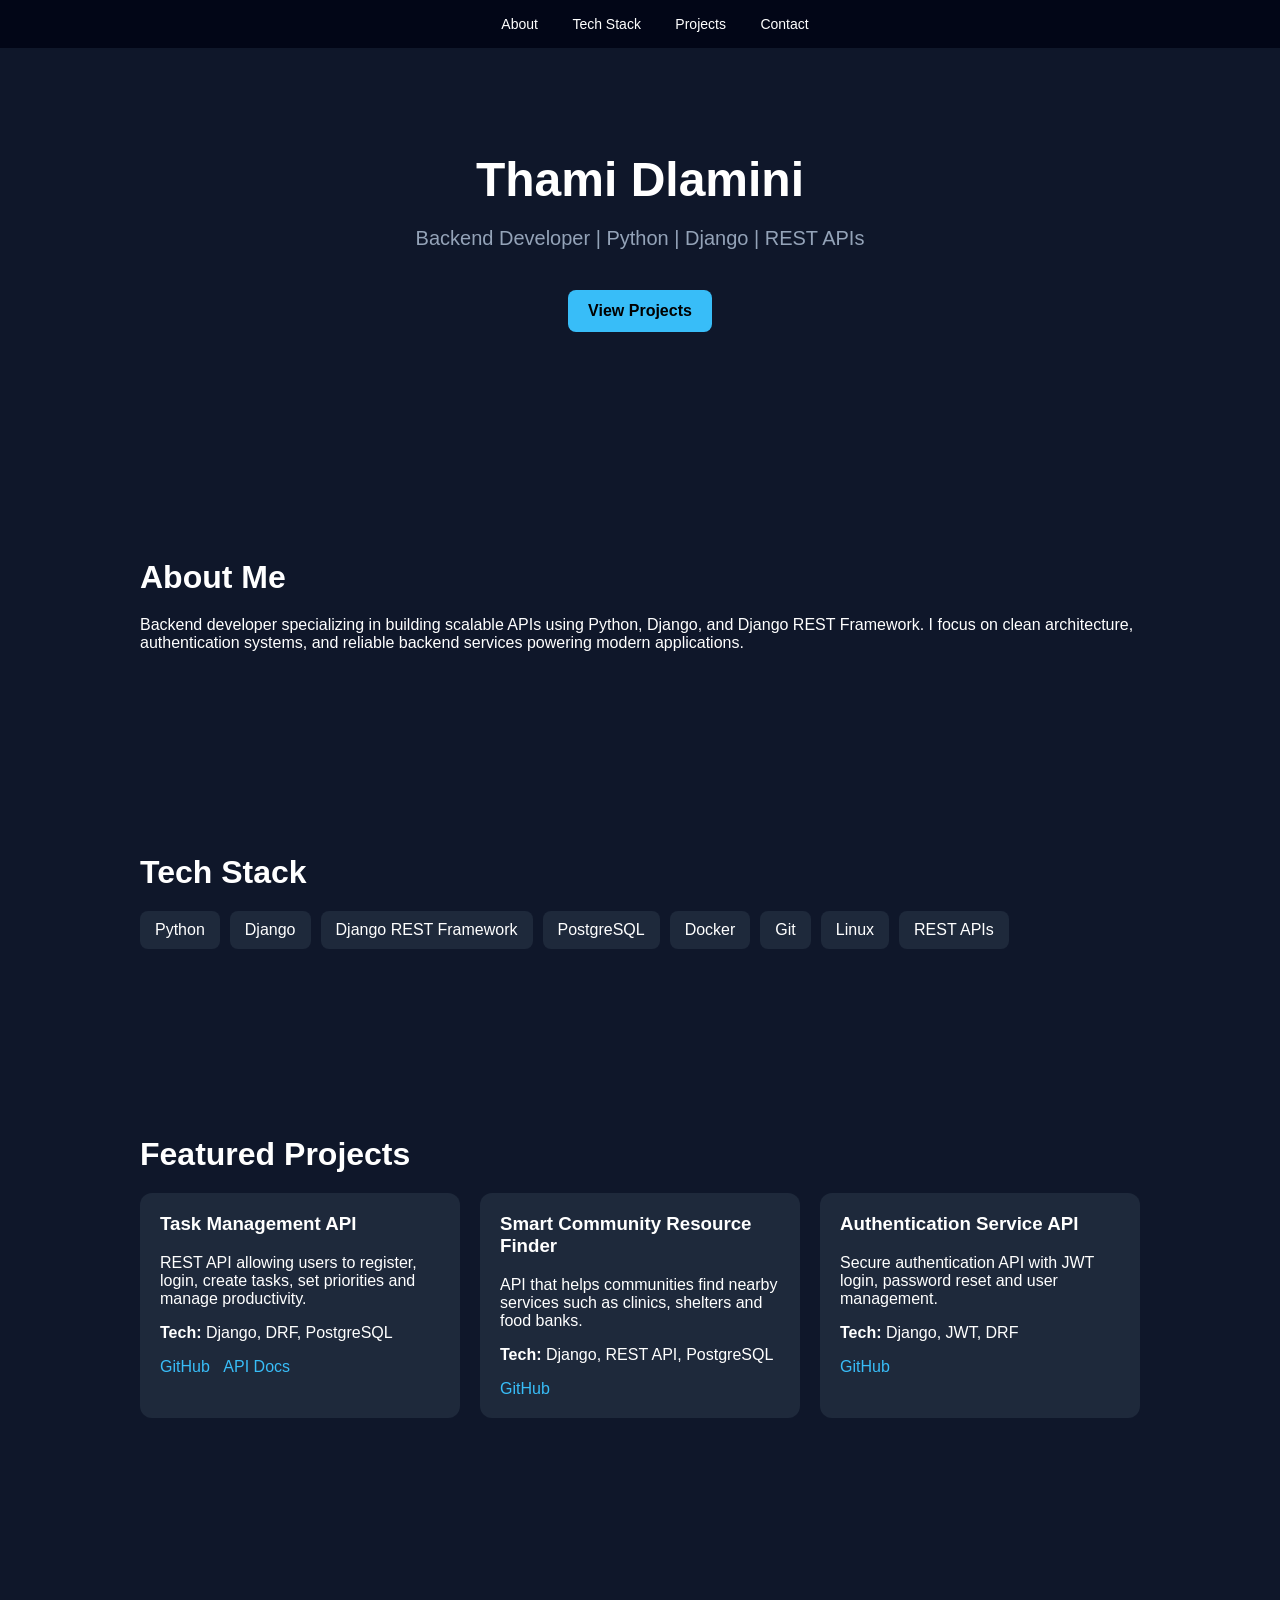
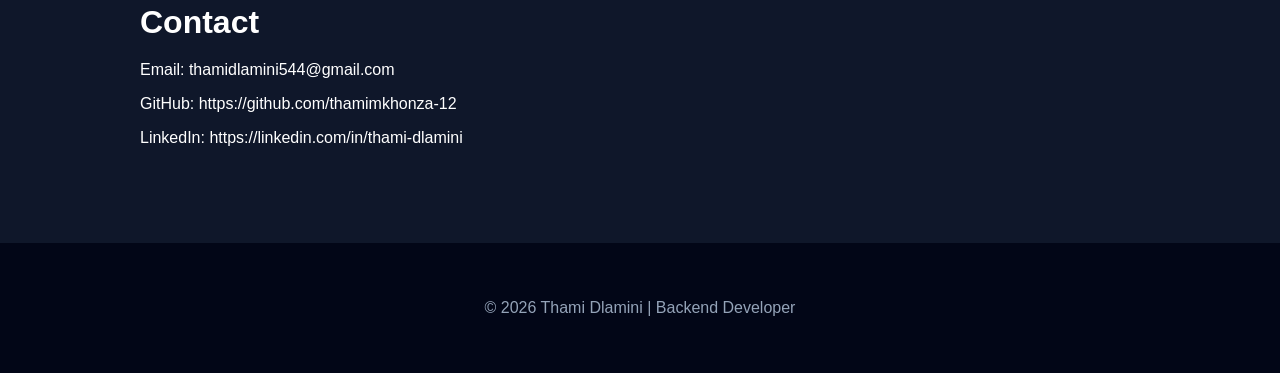
==== index.html @ aecbf8a4 "portfolio site" ====
<!DOCTYPE html>
<html lang="en">

<head>
<meta charset="UTF-8">
<meta name="viewport" content="width=device-width, initial-scale=1.0">

<title>Thami Dlamini | Backend Developer</title>

<style>

body{
font-family: Arial, sans-serif;
margin:0;
background:#0f172a;
color:white;
}

nav{
position:fixed;
top:0;
width:100%;
background:#020617;
padding:15px;
text-align:center;
}

nav a{
color:white;
margin:0 15px;
text-decoration:none;
font-size:14px;
}

header{
padding:120px 20px;
text-align:center;
}

header h1{
font-size:48px;
margin-bottom:10px;
}

.subtitle{
color:#94a3b8;
font-size:20px;
}

.button{
display:inline-block;
margin-top:20px;
padding:12px 20px;
background:#38bdf8;
color:black;
text-decoration:none;
border-radius:8px;
font-weight:bold;
}

section{
max-width:1000px;
margin:auto;
padding:80px 20px;
}

.section-title{
font-size:32px;
margin-bottom:20px;
}

.skills{
display:flex;
flex-wrap:wrap;
gap:10px;
}

.skill{
background:#1e293b;
padding:10px 15px;
border-radius:8px;
}

.projects{
display:grid;
grid-template-columns:repeat(auto-fit,minmax(250px,1fr));
gap:20px;
}

.project-card{
background:#1e293b;
padding:20px;
border-radius:12px;
}

.project-card h3{
margin-top:0;
}

.project-links a{
color:#38bdf8;
text-decoration:none;
margin-right:10px;
}

footer{
text-align:center;
padding:40px;
background:#020617;
color:#94a3b8;
}

@media(max-width:768px){
.projects{
grid-template-columns:1fr;
}
}

</style>

</head>

<body>

<nav>
<a href="#about">About</a>
<a href="#skills">Tech Stack</a>
<a href="#projects">Projects</a>
<a href="#contact">Contact</a>
</nav>

<header>

<h1>Thami Dlamini</h1>

<p class="subtitle">
Backend Developer | Python | Django | REST APIs
</p>

<a class="button" href="#projects">View Projects</a>

</header>


<section id="about">

<h2 class="section-title">About Me</h2>

<p>
Backend developer specializing in building scalable APIs using Python, Django, and Django REST Framework.
I focus on clean architecture, authentication systems, and reliable backend services powering modern applications.
</p>

</section>



<section id="skills">

<h2 class="section-title">Tech Stack</h2>

<div class="skills">

<div class="skill">Python</div>
<div class="skill">Django</div>
<div class="skill">Django REST Framework</div>
<div class="skill">PostgreSQL</div>
<div class="skill">Docker</div>
<div class="skill">Git</div>
<div class="skill">Linux</div>
<div class="skill">REST APIs</div>

</div>

</section>



<section id="projects">

<h2 class="section-title">Featured Projects</h2>

<div class="projects">


<div class="project-card">

<h3>Task Management API</h3>

<p>
REST API allowing users to register, login, create tasks, set priorities and manage productivity.
</p>

<p><strong>Tech:</strong> Django, DRF, PostgreSQL</p>

<div class="project-links">

<a href="#">GitHub</a>
<a href="#">API Docs</a>

</div>

</div>



<div class="project-card">

<h3>Smart Community Resource Finder</h3>

<p>
API that helps communities find nearby services such as clinics, shelters and food banks.
</p>

<p><strong>Tech:</strong> Django, REST API, PostgreSQL</p>

<div class="project-links">

<a href="#">GitHub</a>

</div>

</div>



<div class="project-card">

<h3>Authentication Service API</h3>

<p>
Secure authentication API with JWT login, password reset and user management.
</p>

<p><strong>Tech:</strong> Django, JWT, DRF</p>

<div class="project-links">

<a href="#">GitHub</a>

</div>

</div>


</div>

</section>



<section id="contact">

<h2 class="section-title">Contact</h2>

<p>Email: thamidlamini544@gmail.com</p>

<p>GitHub: https://github.com/thamimkhonza-12</p>

<p>LinkedIn: https://linkedin.com/in/thami-dlamini</p>

</section>



<footer>

<p>© 2026 Thami Dlamini | Backend Developer</p>

</footer>


</body>

</html>
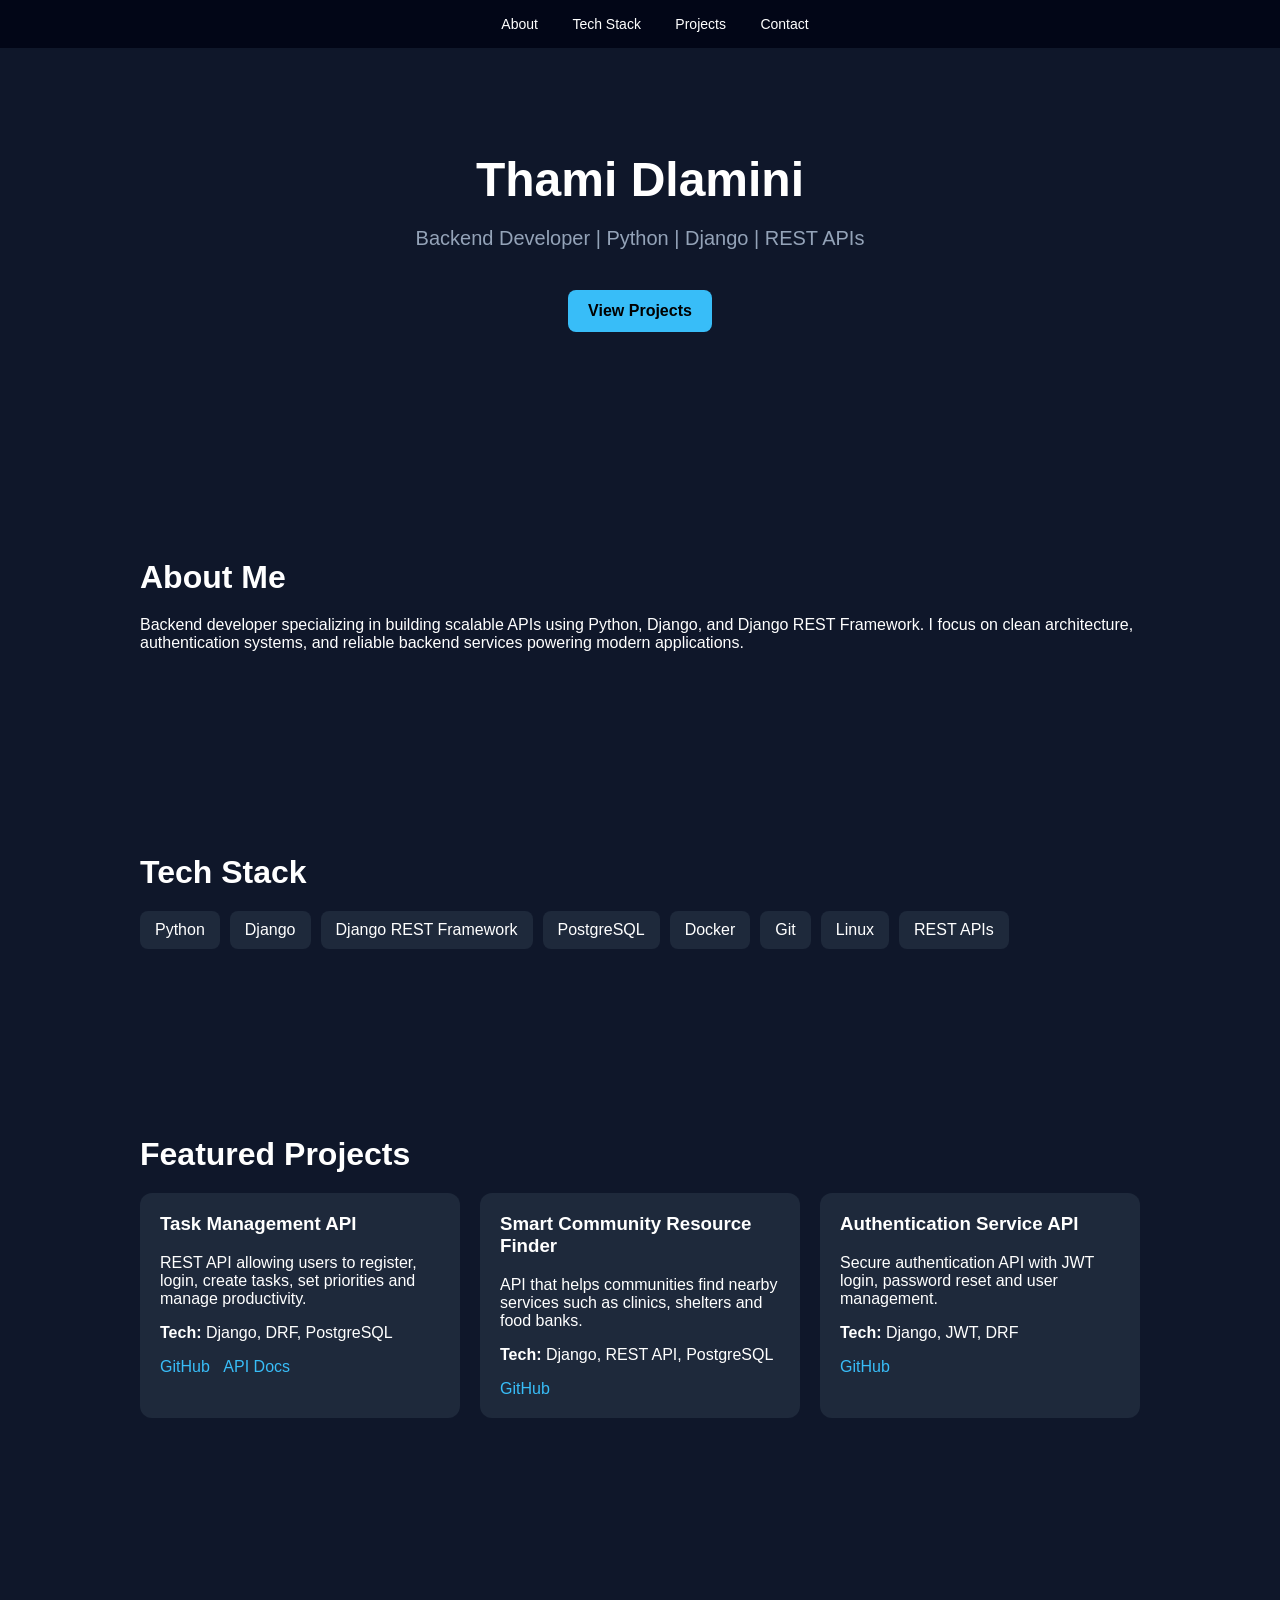
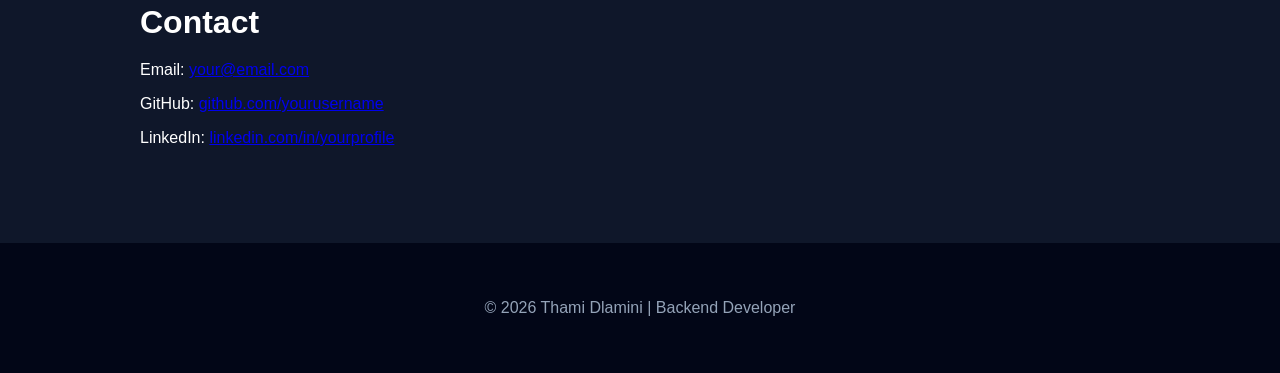
==== commit c6802ecf: "fix contact links" ====
--- a/index.html
+++ b/index.html
@@ -253,11 +253,23 @@
 
 <h2 class="section-title">Contact</h2>
 
-<p>Email: thamidlamini544@gmail.com</p>
-
-<p>GitHub: https://github.com/thamimkhonza-12</p>
-
-<p>LinkedIn: https://linkedin.com/in/thami-dlamini</p>
+<p>Email: 
+<a href="thamidlamini544@email.com">
+your@email.com
+</a>
+</p>
+
+<p>GitHub: 
+<a href="https://github.com/thamimkhonza-12" target="_blank">
+github.com/yourusername
+</a>
+</p>
+
+<p>LinkedIn: 
+<a href="https://linkedin.com/in/thami-dlamini" target="_blank">
+linkedin.com/in/yourprofile
+</a>
+</p>
 
 </section>
 
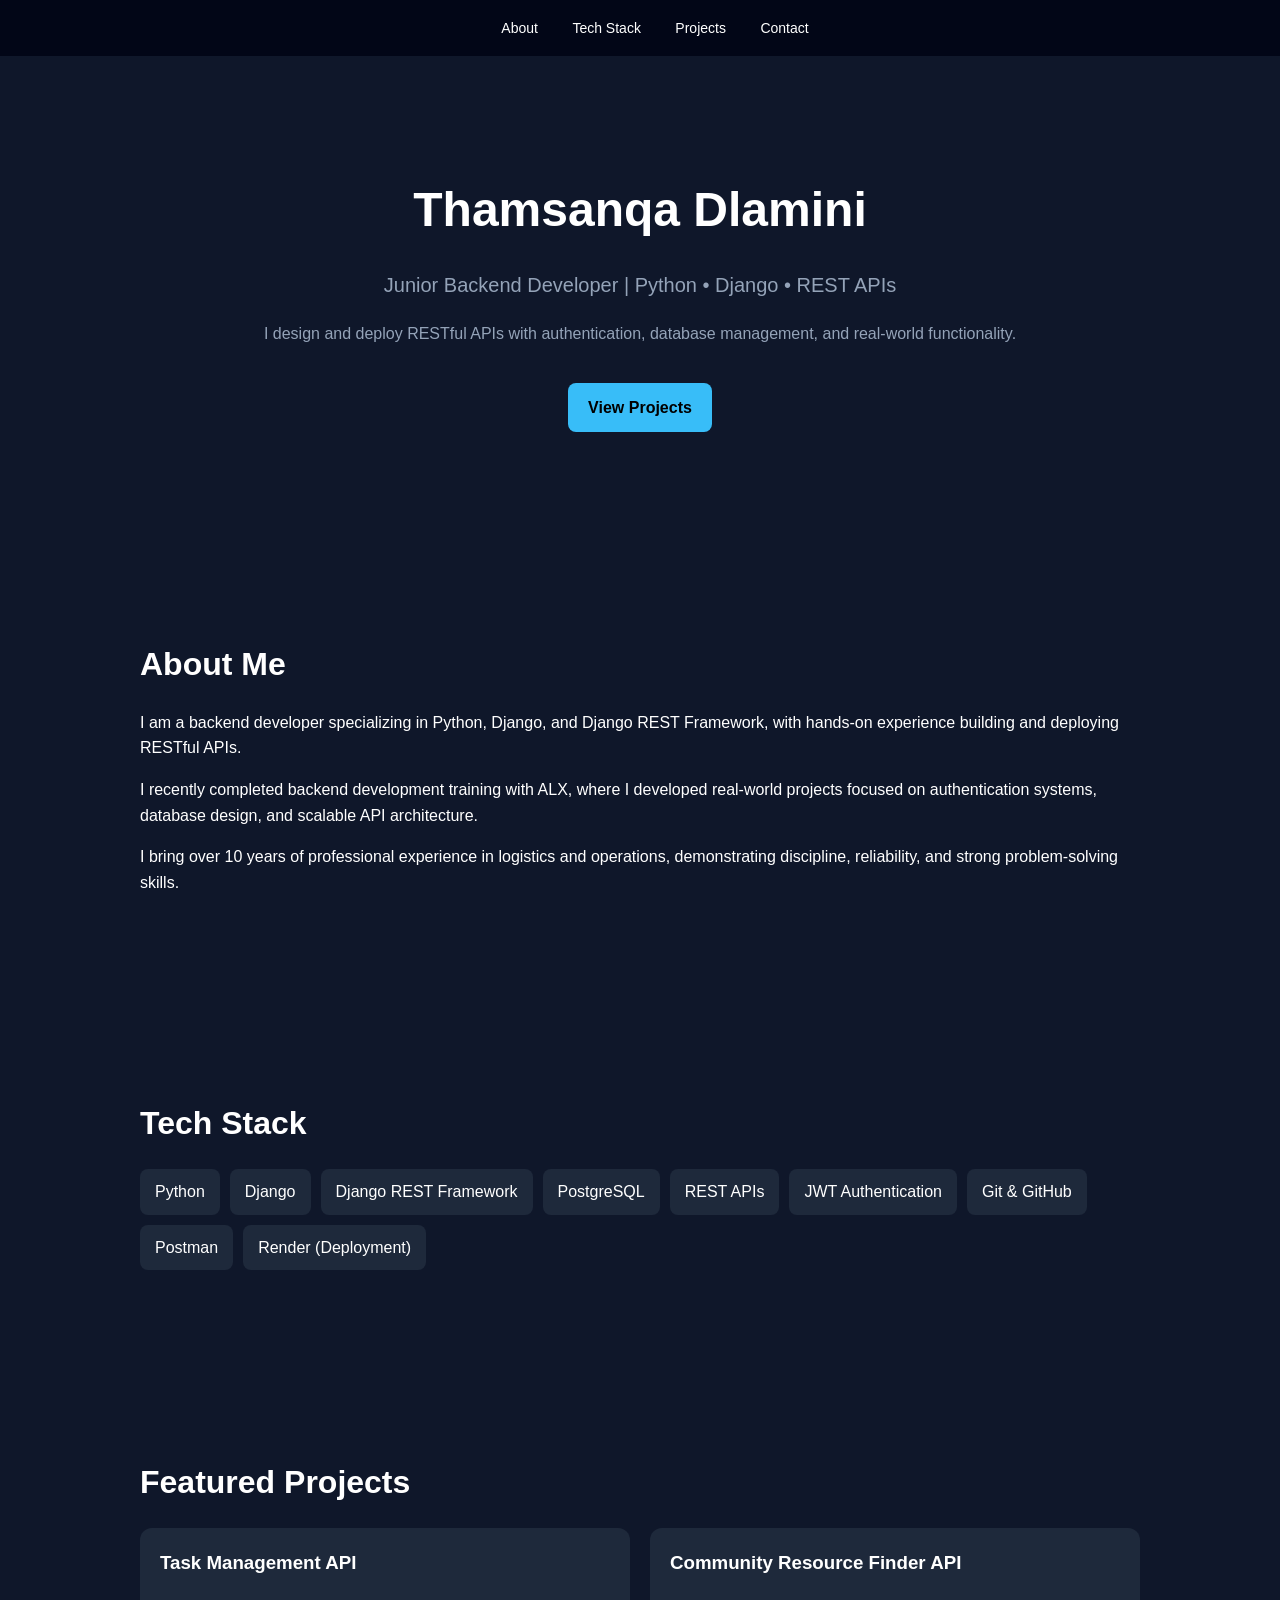
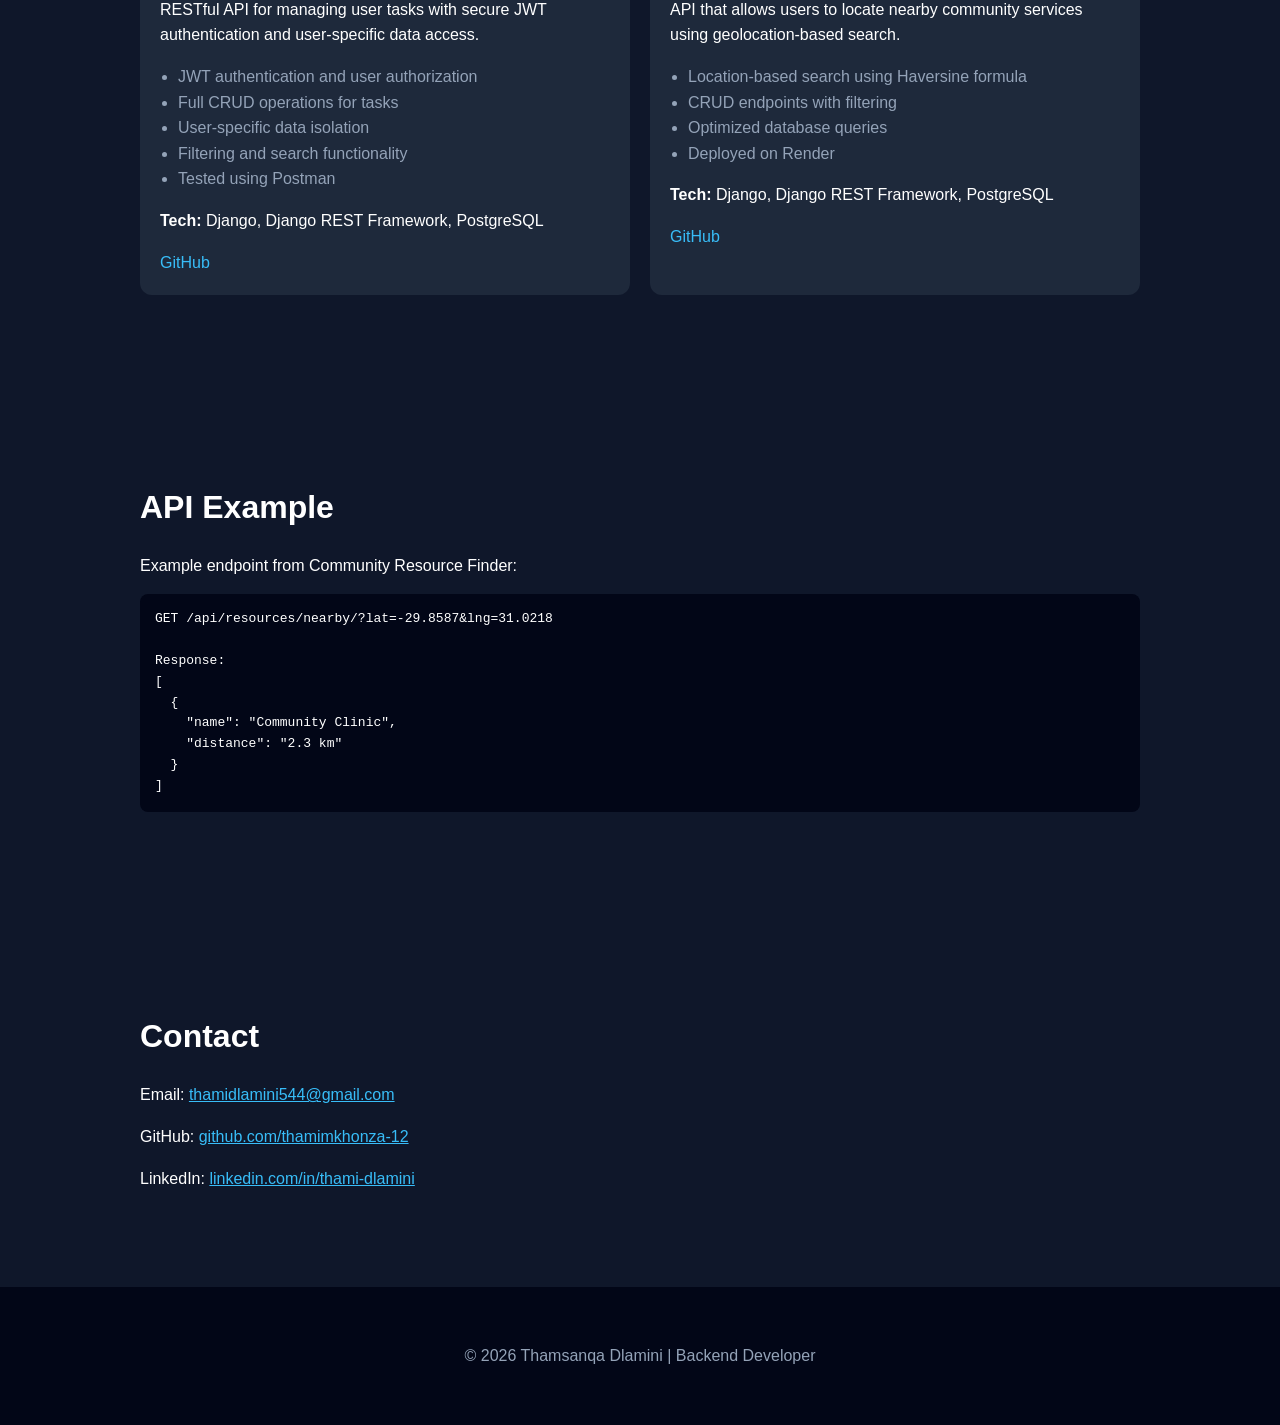
==== commit 451772ef: "Revise name and improve project details in index.html Updated personal information and enhanced proj" ====
--- a/index.html
+++ b/index.html
@@ -1,11 +1,10 @@
 <!DOCTYPE html>
 <html lang="en">
-
 <head>
 <meta charset="UTF-8">
 <meta name="viewport" content="width=device-width, initial-scale=1.0">
 
-<title>Thami Dlamini | Backend Developer</title>
+<title>Thamsanqa Dlamini | Backend Developer</title>
 
 <style>
 
@@ -14,6 +13,7 @@
 margin:0;
 background:#0f172a;
 color:white;
+line-height:1.6;
 }
 
 nav{
@@ -23,6 +23,7 @@
 background:#020617;
 padding:15px;
 text-align:center;
+z-index:1000;
 }
 
 nav a{
@@ -33,7 +34,7 @@
 }
 
 header{
-padding:120px 20px;
+padding:140px 20px 100px;
 text-align:center;
 }
 
@@ -45,6 +46,11 @@
 .subtitle{
 color:#94a3b8;
 font-size:20px;
+}
+
+.intro{
+color:#94a3b8;
+margin-top:10px;
 }
 
 .button{
@@ -83,7 +89,7 @@
 
 .projects{
 display:grid;
-grid-template-columns:repeat(auto-fit,minmax(250px,1fr));
+grid-template-columns:repeat(auto-fit,minmax(280px,1fr));
 gap:20px;
 }
 
@@ -101,6 +107,18 @@
 color:#38bdf8;
 text-decoration:none;
 margin-right:10px;
+}
+
+ul{
+color:#94a3b8;
+padding-left:18px;
+}
+
+pre{
+background:#020617;
+padding:15px;
+border-radius:8px;
+overflow:auto;
 }
 
 footer{
@@ -108,6 +126,10 @@
 padding:40px;
 background:#020617;
 color:#94a3b8;
+}
+
+a{
+color:#38bdf8;
 }
 
 @media(max-width:768px){
@@ -131,29 +153,37 @@
 
 <header>
 
-<h1>Thami Dlamini</h1>
+<h1>Thamsanqa Dlamini</h1>
 
 <p class="subtitle">
-Backend Developer | Python | Django | REST APIs
+Junior Backend Developer | Python • Django • REST APIs
+</p>
+
+<p class="intro">
+I design and deploy RESTful APIs with authentication, database management, and real-world functionality.
 </p>
 
 <a class="button" href="#projects">View Projects</a>
 
 </header>
 
-
 <section id="about">
 
 <h2 class="section-title">About Me</h2>
 
 <p>
-Backend developer specializing in building scalable APIs using Python, Django, and Django REST Framework.
-I focus on clean architecture, authentication systems, and reliable backend services powering modern applications.
-</p>
-
-</section>
-
-
+I am a backend developer specializing in Python, Django, and Django REST Framework, with hands-on experience building and deploying RESTful APIs.
+</p>
+
+<p>
+I recently completed backend development training with ALX, where I developed real-world projects focused on authentication systems, database design, and scalable API architecture.
+</p>
+
+<p>
+I bring over 10 years of professional experience in logistics and operations, demonstrating discipline, reliability, and strong problem-solving skills.
+</p>
+
+</section>
 
 <section id="skills">
 
@@ -165,16 +195,15 @@
 <div class="skill">Django</div>
 <div class="skill">Django REST Framework</div>
 <div class="skill">PostgreSQL</div>
-<div class="skill">Docker</div>
-<div class="skill">Git</div>
-<div class="skill">Linux</div>
 <div class="skill">REST APIs</div>
-
-</div>
-
-</section>
-
-
+<div class="skill">JWT Authentication</div>
+<div class="skill">Git & GitHub</div>
+<div class="skill">Postman</div>
+<div class="skill">Render (Deployment)</div>
+
+</div>
+
+</section>
 
 <section id="projects">
 
@@ -182,106 +211,104 @@
 
 <div class="projects">
 
-
 <div class="project-card">
 
 <h3>Task Management API</h3>
 
 <p>
-REST API allowing users to register, login, create tasks, set priorities and manage productivity.
-</p>
-
-<p><strong>Tech:</strong> Django, DRF, PostgreSQL</p>
+RESTful API for managing user tasks with secure JWT authentication and user-specific data access.
+</p>
+
+<ul>
+<li>JWT authentication and user authorization</li>
+<li>Full CRUD operations for tasks</li>
+<li>User-specific data isolation</li>
+<li>Filtering and search functionality</li>
+<li>Tested using Postman</li>
+</ul>
+
+<p><strong>Tech:</strong> Django, Django REST Framework, PostgreSQL</p>
 
 <div class="project-links">
-
-<a href="#">GitHub</a>
-<a href="#">API Docs</a>
-
-</div>
-
-</div>
-
-
+<a href="https://github.com/thamimkhonza-12/Alx_BE_Capstone.git" target="_blank">GitHub</a>
+</div>
+
+</div>
 
 <div class="project-card">
 
-<h3>Smart Community Resource Finder</h3>
-
-<p>
-API that helps communities find nearby services such as clinics, shelters and food banks.
-</p>
-
-<p><strong>Tech:</strong> Django, REST API, PostgreSQL</p>
+<h3>Community Resource Finder API</h3>
+
+<p>
+API that allows users to locate nearby community services using geolocation-based search.
+</p>
+
+<ul>
+<li>Location-based search using Haversine formula</li>
+<li>CRUD endpoints with filtering</li>
+<li>Optimized database queries</li>
+<li>Deployed on Render</li>
+</ul>
+
+<p><strong>Tech:</strong> Django, Django REST Framework, PostgreSQL</p>
 
 <div class="project-links">
-
-<a href="#">GitHub</a>
-
-</div>
-
-</div>
-
-
-
-<div class="project-card">
-
-<h3>Authentication Service API</h3>
-
-<p>
-Secure authentication API with JWT login, password reset and user management.
-</p>
-
-<p><strong>Tech:</strong> Django, JWT, DRF</p>
-
-<div class="project-links">
-
-<a href="#">GitHub</a>
-
-</div>
-
-</div>
-
-
-</div>
-
-</section>
-
-
+<a href="https://github.com/thamimkhonza-12/Comunity_resource_finder.git" target="_blank">GitHub</a>
+</div>
+
+</div>
+
+</div>
+
+</section>
+
+<section>
+
+<h2 class="section-title">API Example</h2>
+
+<p>
+Example endpoint from Community Resource Finder:
+</p>
+
+<pre>
+GET /api/resources/nearby/?lat=-29.8587&lng=31.0218
+
+Response:
+[
+  {
+    "name": "Community Clinic",
+    "distance": "2.3 km"
+  }
+]
+</pre>
+
+</section>
 
 <section id="contact">
 
 <h2 class="section-title">Contact</h2>
 
-<p>Email: 
-<a href="thamidlamini544@email.com">
-your@email.com
-</a>
-</p>
+<p>Email: <a href="mailto:thamidlamini544@gmail.com">thamidlamini544@gmail.com</a></p>
 
 <p>GitHub: 
 <a href="https://github.com/thamimkhonza-12" target="_blank">
-github.com/yourusername
+github.com/thamimkhonza-12
 </a>
 </p>
 
 <p>LinkedIn: 
 <a href="https://linkedin.com/in/thami-dlamini" target="_blank">
-linkedin.com/in/yourprofile
+linkedin.com/in/thami-dlamini
 </a>
 </p>
 
 </section>
 
-
-
 <footer>
 
-<p>© 2026 Thami Dlamini | Backend Developer</p>
+<p>© 2026 Thamsanqa Dlamini | Backend Developer</p>
 
 </footer>
 
-
 </body>
-
-</html>+</html>
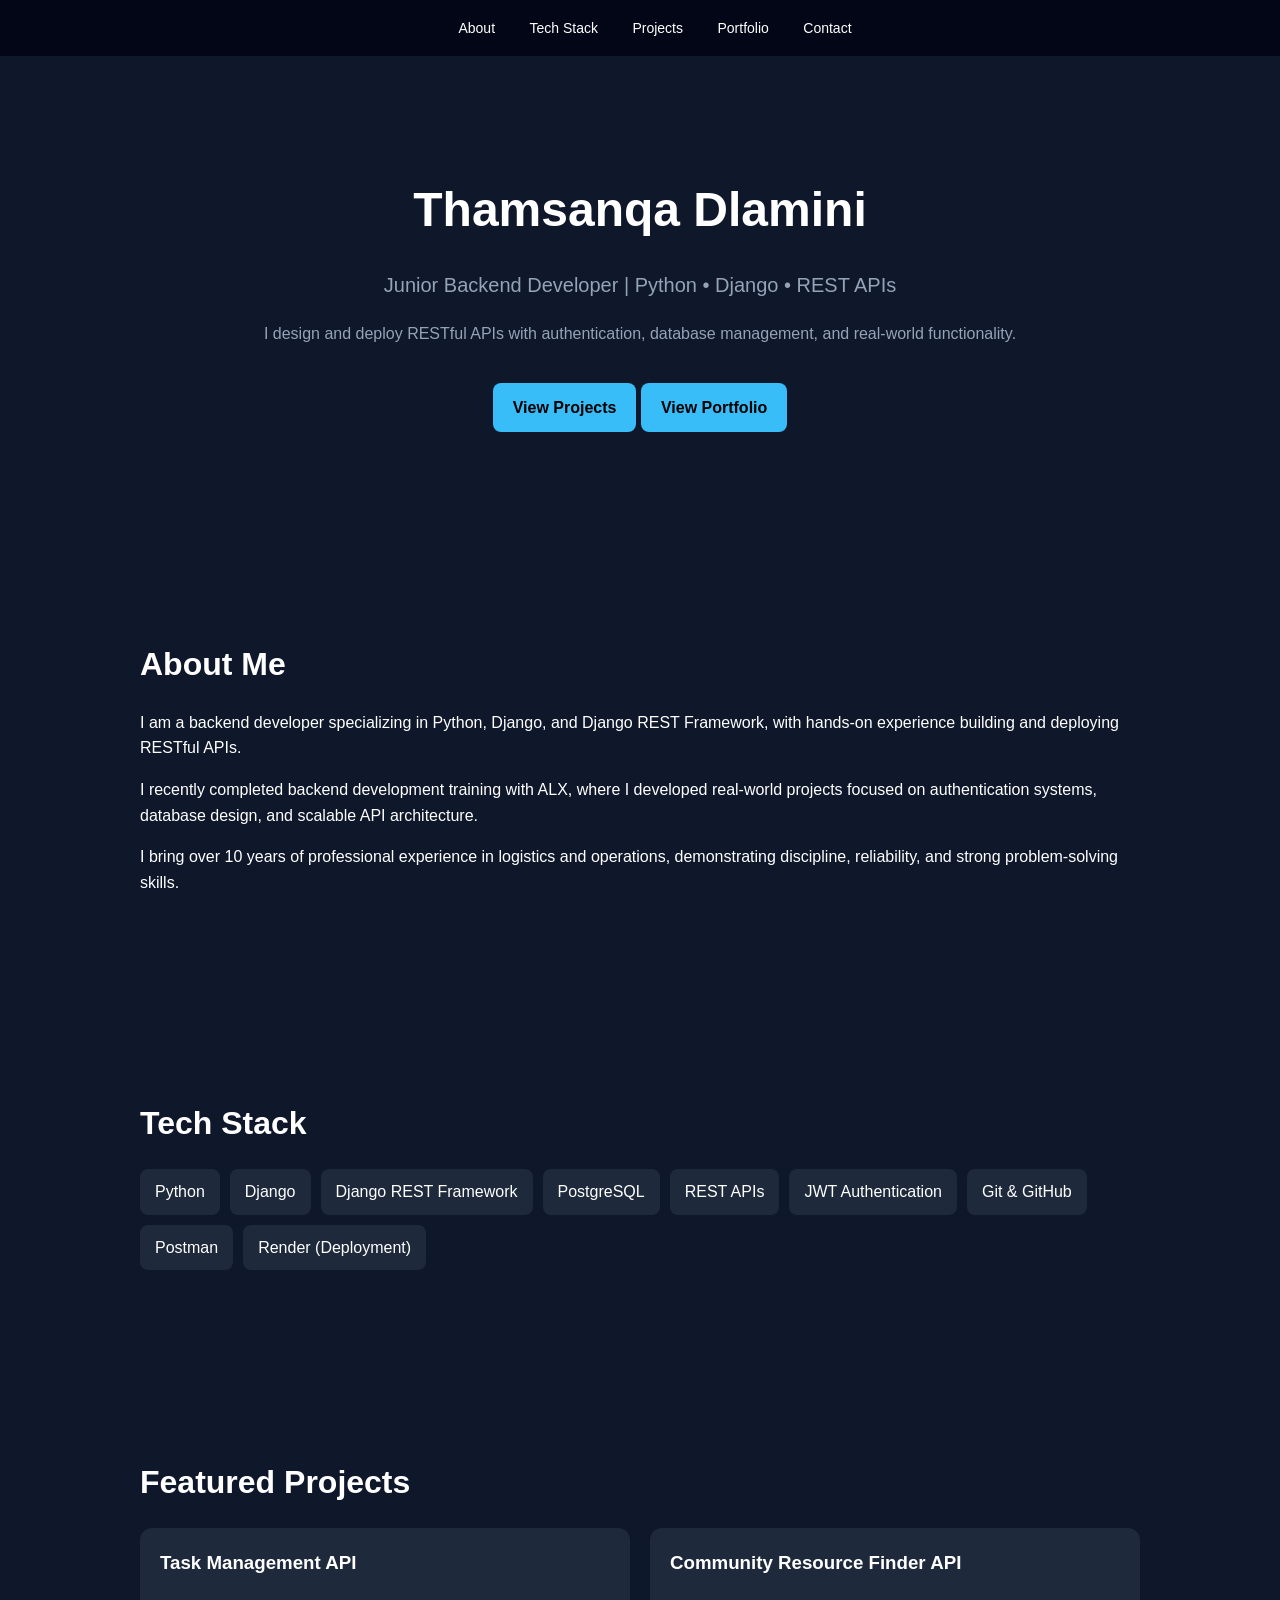
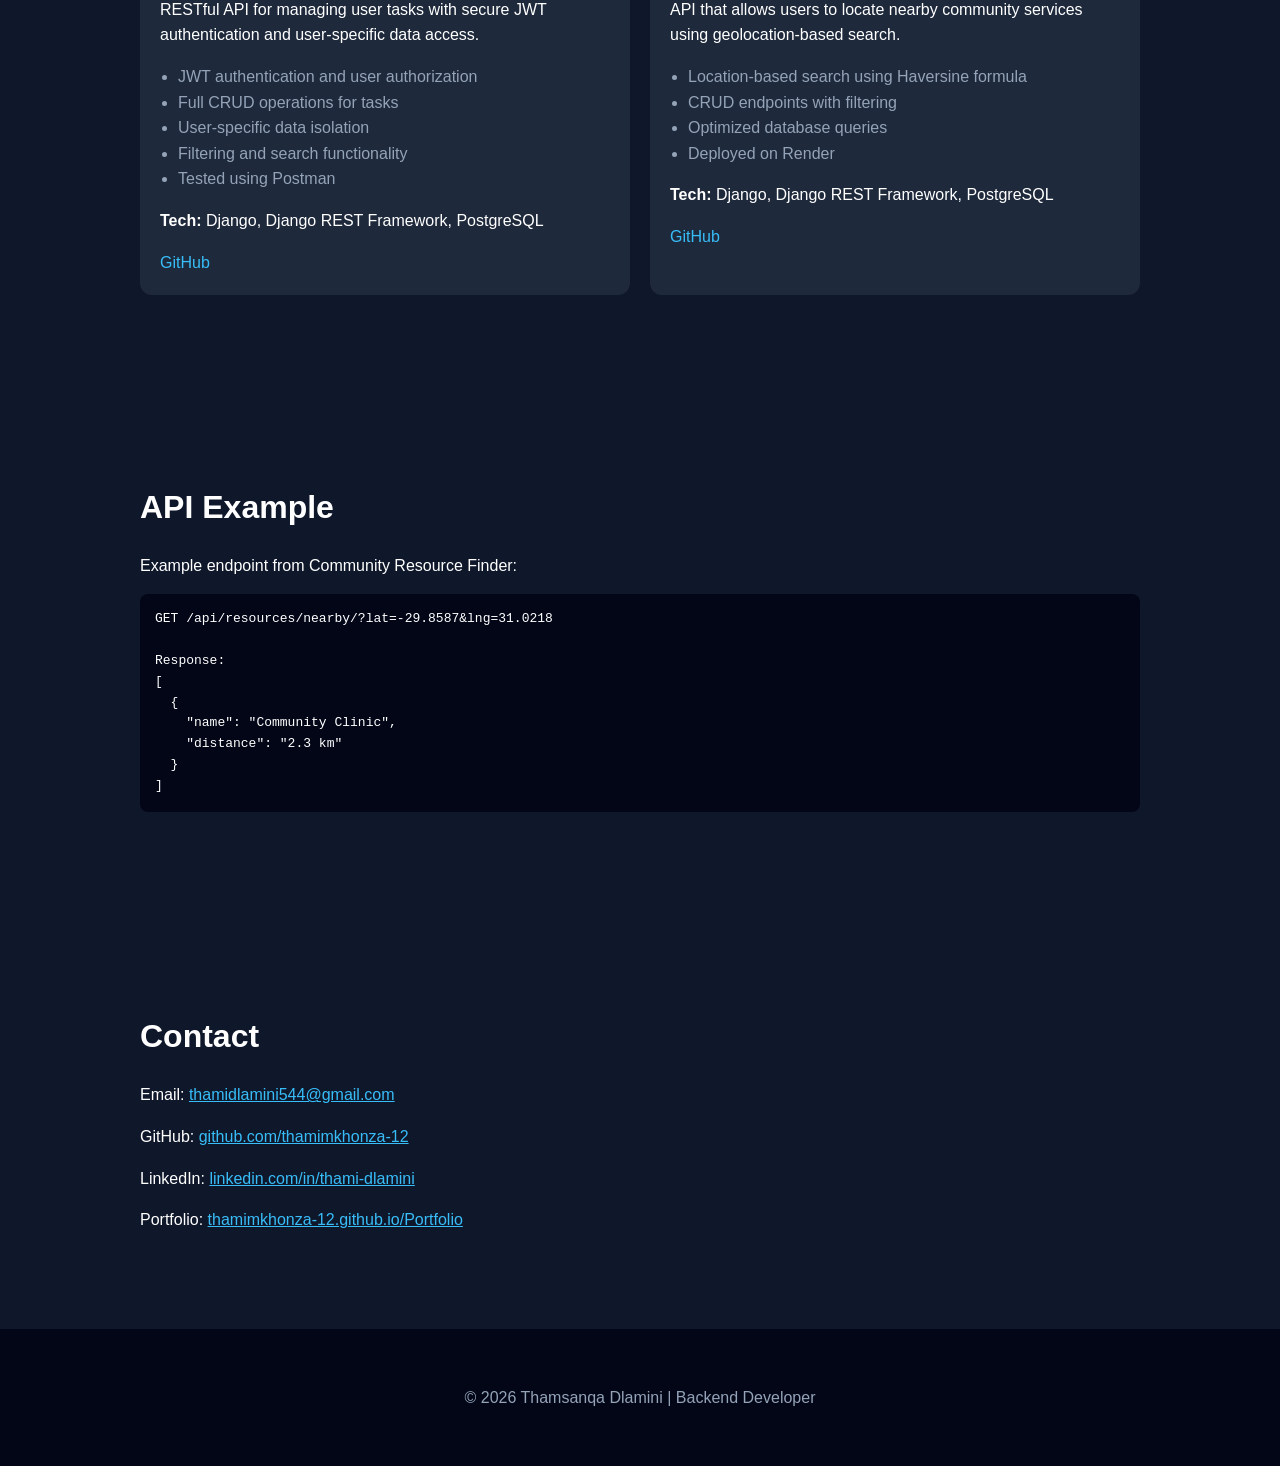
==== commit 91fad746: "Add portfolio links to index.html" ====
--- a/index.html
+++ b/index.html
@@ -148,6 +148,7 @@
 <a href="#about">About</a>
 <a href="#skills">Tech Stack</a>
 <a href="#projects">Projects</a>
+<a href="https://thamimkhonza-12.github.io/Portfolio/" target="_blank">Portfolio</a>
 <a href="#contact">Contact</a>
 </nav>
 
@@ -164,6 +165,7 @@
 </p>
 
 <a class="button" href="#projects">View Projects</a>
+<a class="button" href="https://thamimkhonza-12.github.io/Portfolio/" target="_blank">View Portfolio</a>
 
 </header>
 
@@ -302,6 +304,12 @@
 </a>
 </p>
 
+<p>Portfolio: 
+<a href="https://thamimkhonza-12.github.io/Portfolio/" target="_blank">
+thamimkhonza-12.github.io/Portfolio
+</a>
+</p>
+
 </section>
 
 <footer>
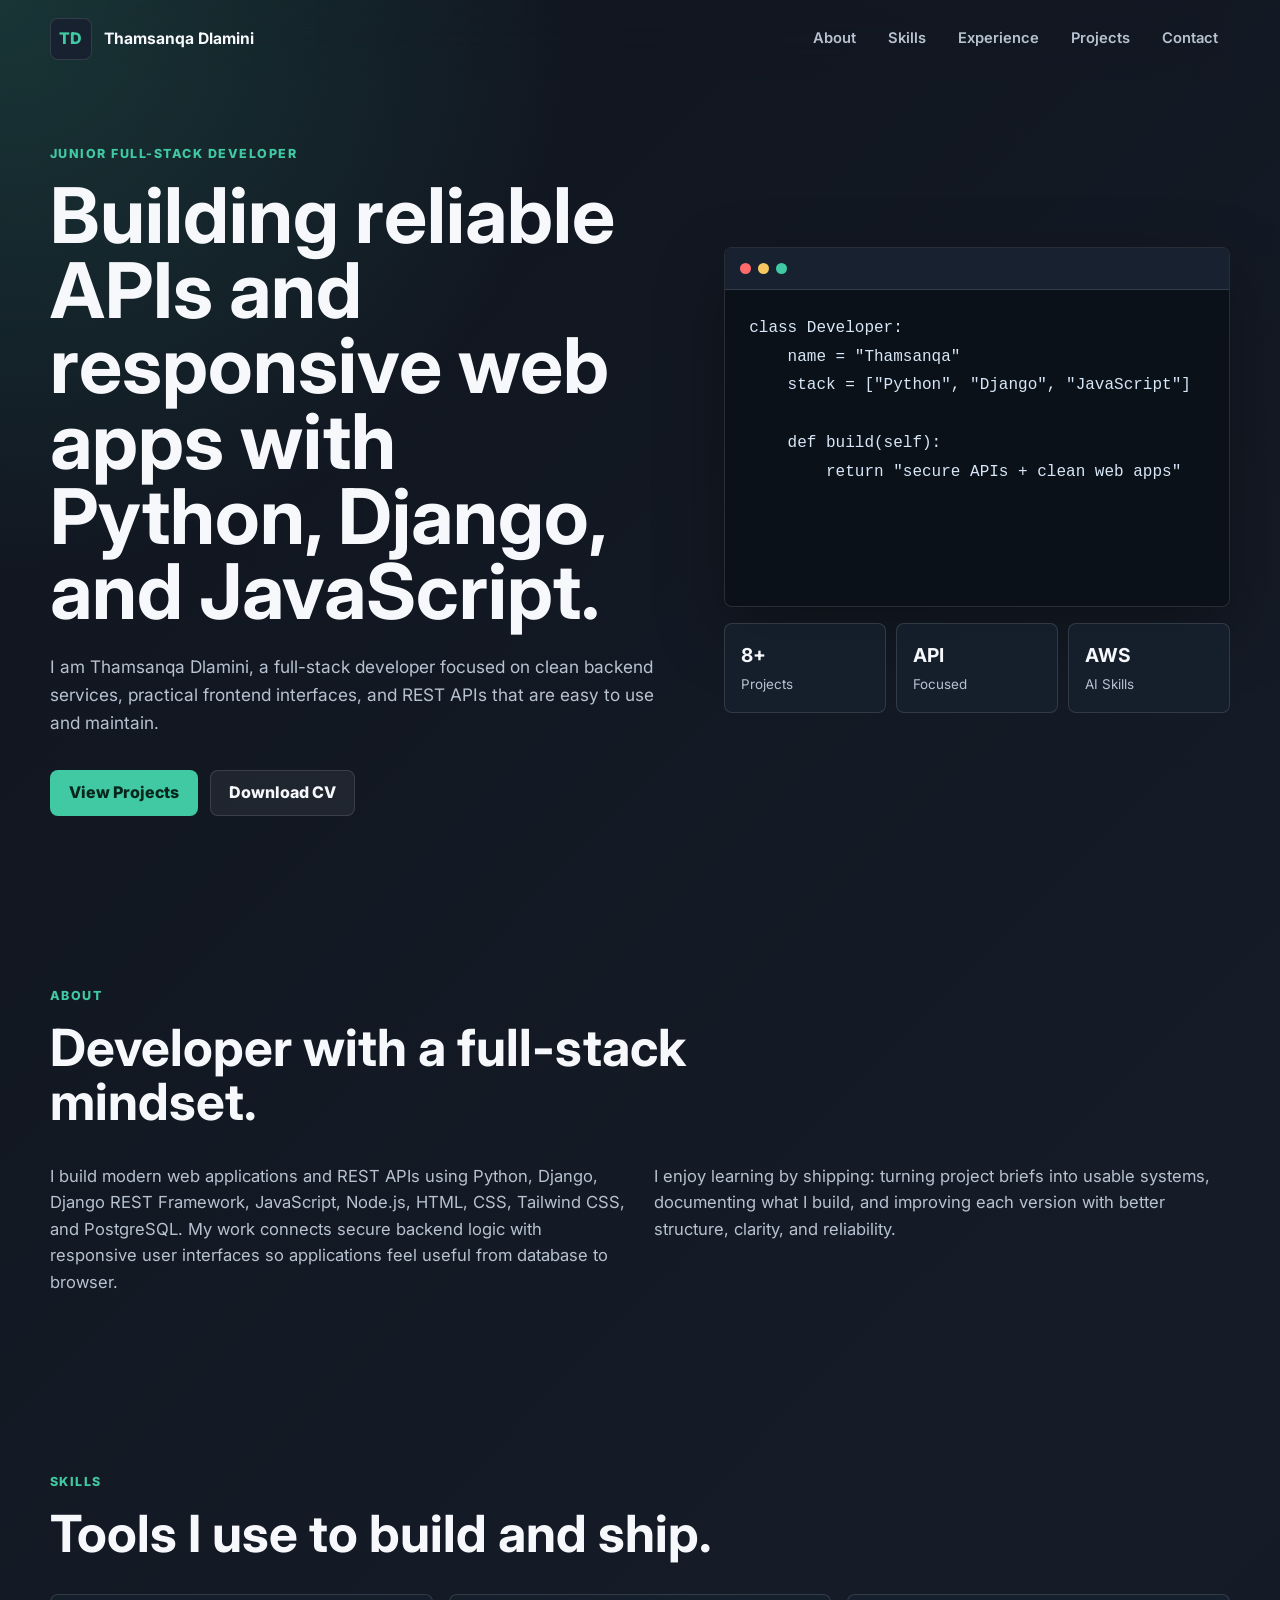
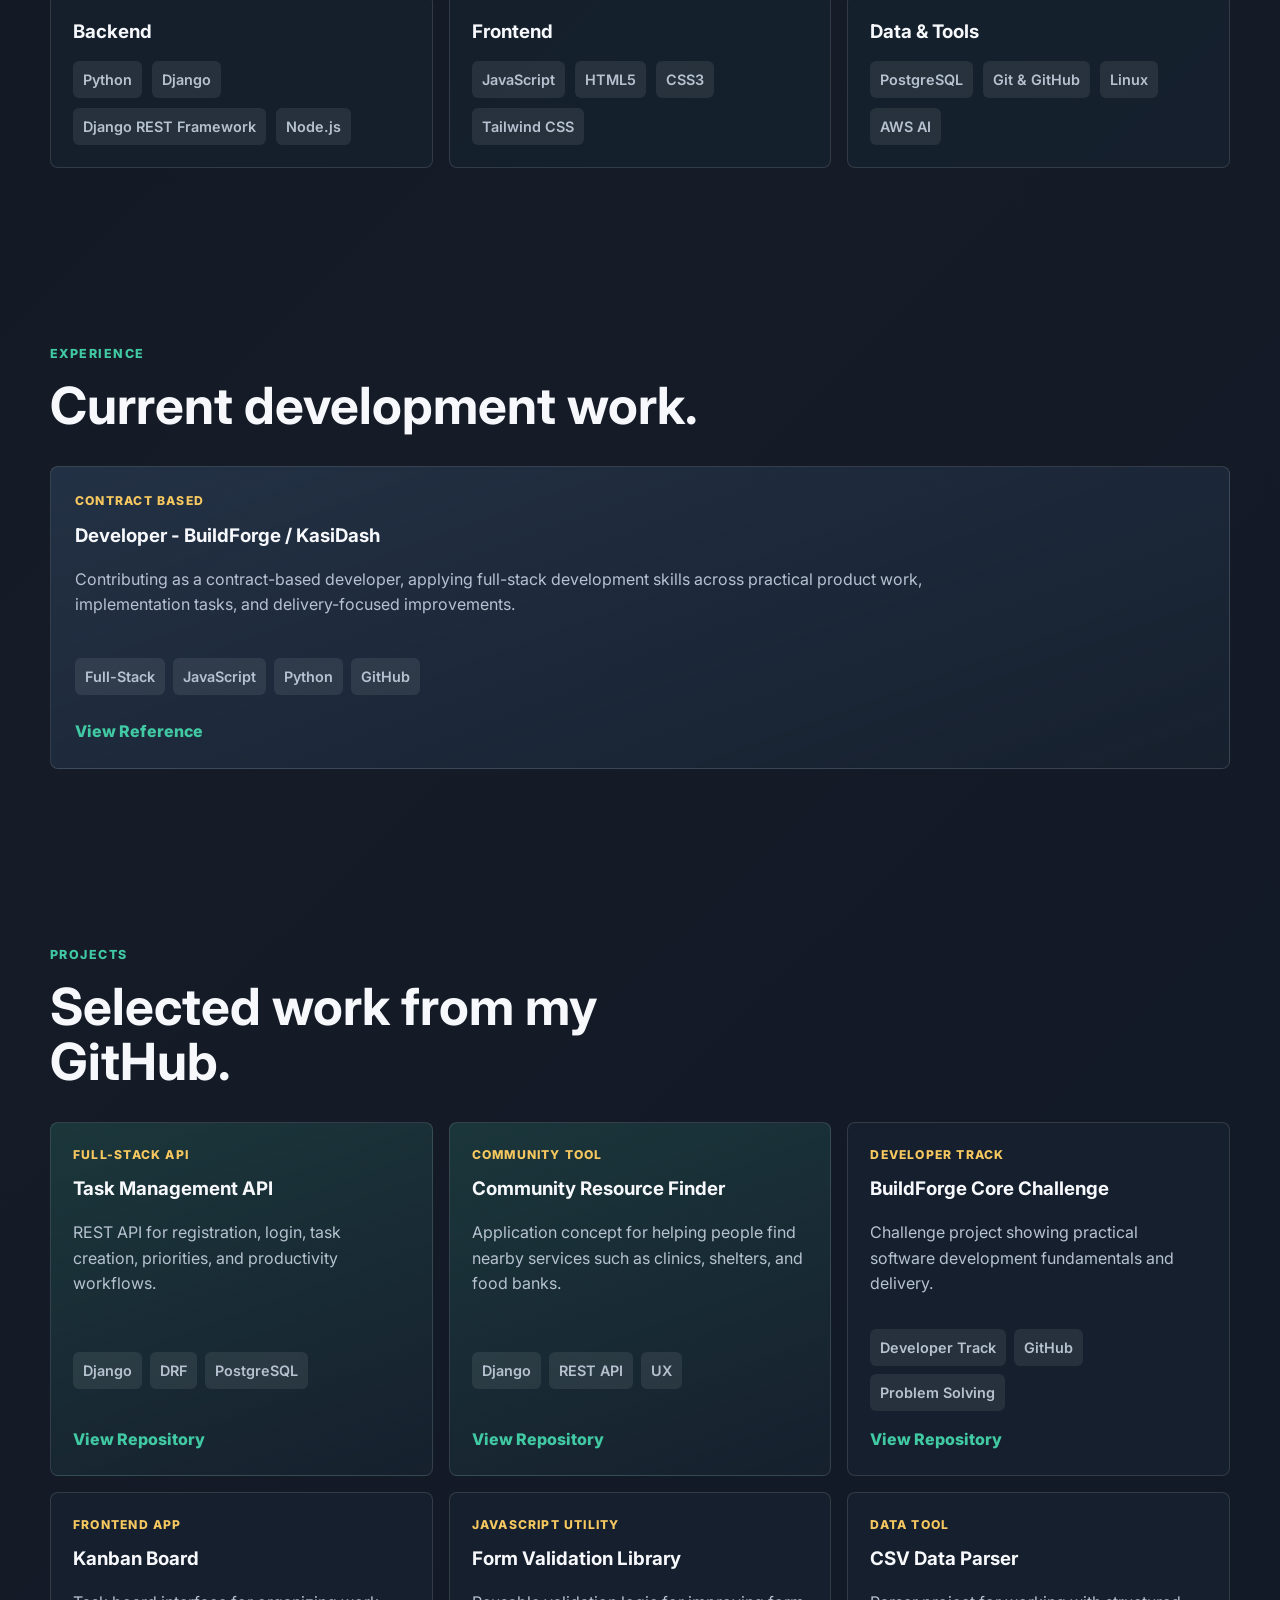
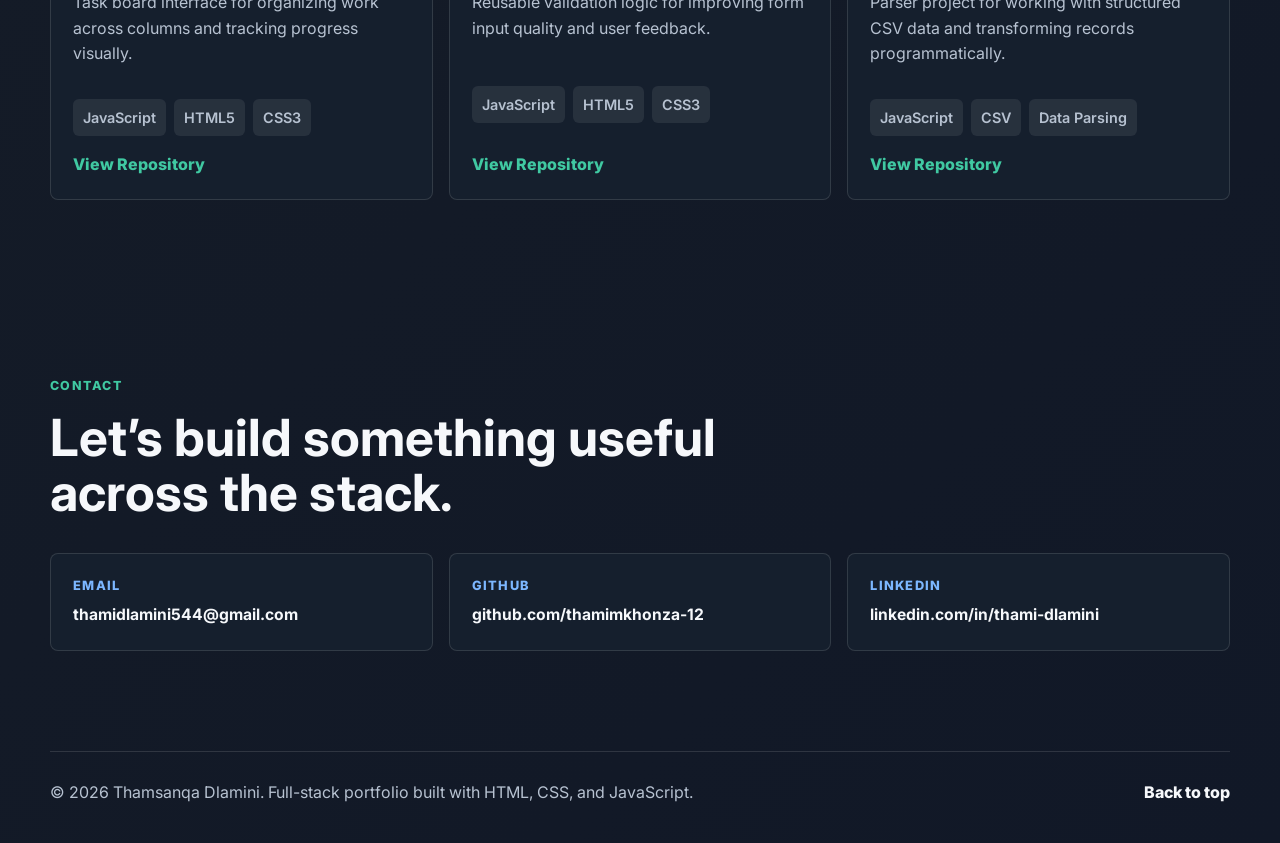
==== commit 55d3b2a3: "Fix GitHub Pages site layout" ====
--- a/index.html
+++ b/index.html
@@ -1,322 +1,274 @@
 <!DOCTYPE html>
 <html lang="en">
 <head>
-<meta charset="UTF-8">
-<meta name="viewport" content="width=device-width, initial-scale=1.0">
-
-<title>Thamsanqa Dlamini | Backend Developer</title>
-
-<style>
-
-body{
-font-family: Arial, sans-serif;
-margin:0;
-background:#0f172a;
-color:white;
-line-height:1.6;
-}
-
-nav{
-position:fixed;
-top:0;
-width:100%;
-background:#020617;
-padding:15px;
-text-align:center;
-z-index:1000;
-}
-
-nav a{
-color:white;
-margin:0 15px;
-text-decoration:none;
-font-size:14px;
-}
-
-header{
-padding:140px 20px 100px;
-text-align:center;
-}
-
-header h1{
-font-size:48px;
-margin-bottom:10px;
-}
-
-.subtitle{
-color:#94a3b8;
-font-size:20px;
-}
-
-.intro{
-color:#94a3b8;
-margin-top:10px;
-}
-
-.button{
-display:inline-block;
-margin-top:20px;
-padding:12px 20px;
-background:#38bdf8;
-color:black;
-text-decoration:none;
-border-radius:8px;
-font-weight:bold;
-}
-
-section{
-max-width:1000px;
-margin:auto;
-padding:80px 20px;
-}
-
-.section-title{
-font-size:32px;
-margin-bottom:20px;
-}
-
-.skills{
-display:flex;
-flex-wrap:wrap;
-gap:10px;
-}
-
-.skill{
-background:#1e293b;
-padding:10px 15px;
-border-radius:8px;
-}
-
-.projects{
-display:grid;
-grid-template-columns:repeat(auto-fit,minmax(280px,1fr));
-gap:20px;
-}
-
-.project-card{
-background:#1e293b;
-padding:20px;
-border-radius:12px;
-}
-
-.project-card h3{
-margin-top:0;
-}
-
-.project-links a{
-color:#38bdf8;
-text-decoration:none;
-margin-right:10px;
-}
-
-ul{
-color:#94a3b8;
-padding-left:18px;
-}
-
-pre{
-background:#020617;
-padding:15px;
-border-radius:8px;
-overflow:auto;
-}
-
-footer{
-text-align:center;
-padding:40px;
-background:#020617;
-color:#94a3b8;
-}
-
-a{
-color:#38bdf8;
-}
-
-@media(max-width:768px){
-.projects{
-grid-template-columns:1fr;
-}
-}
-
-</style>
-
+  <meta charset="UTF-8">
+  <meta name="viewport" content="width=device-width, initial-scale=1.0">
+  <meta name="description" content="Portfolio for Thamsanqa Dlamini, a junior full-stack developer building Django REST APIs and modern web applications.">
+  <title>Thamsanqa Dlamini | Full-Stack Developer</title>
+  <link rel="preconnect" href="https://fonts.googleapis.com">
+  <link rel="preconnect" href="https://fonts.gstatic.com" crossorigin>
+  <link href="https://fonts.googleapis.com/css2?family=Inter:wght@400;500;600;700;800&display=swap" rel="stylesheet">
+  <link rel="stylesheet" href="style.css">
+  <script defer src="script.js"></script>
 </head>
-
 <body>
-
-<nav>
-<a href="#about">About</a>
-<a href="#skills">Tech Stack</a>
-<a href="#projects">Projects</a>
-<a href="https://thamimkhonza-12.github.io/Portfolio/" target="_blank">Portfolio</a>
-<a href="#contact">Contact</a>
-</nav>
-
-<header>
-
-<h1>Thamsanqa Dlamini</h1>
-
-<p class="subtitle">
-Junior Backend Developer | Python • Django • REST APIs
-</p>
-
-<p class="intro">
-I design and deploy RESTful APIs with authentication, database management, and real-world functionality.
-</p>
-
-<a class="button" href="#projects">View Projects</a>
-<a class="button" href="https://thamimkhonza-12.github.io/Portfolio/" target="_blank">View Portfolio</a>
-
-</header>
-
-<section id="about">
-
-<h2 class="section-title">About Me</h2>
-
-<p>
-I am a backend developer specializing in Python, Django, and Django REST Framework, with hands-on experience building and deploying RESTful APIs.
-</p>
-
-<p>
-I recently completed backend development training with ALX, where I developed real-world projects focused on authentication systems, database design, and scalable API architecture.
-</p>
-
-<p>
-I bring over 10 years of professional experience in logistics and operations, demonstrating discipline, reliability, and strong problem-solving skills.
-</p>
-
-</section>
-
-<section id="skills">
-
-<h2 class="section-title">Tech Stack</h2>
-
-<div class="skills">
-
-<div class="skill">Python</div>
-<div class="skill">Django</div>
-<div class="skill">Django REST Framework</div>
-<div class="skill">PostgreSQL</div>
-<div class="skill">REST APIs</div>
-<div class="skill">JWT Authentication</div>
-<div class="skill">Git & GitHub</div>
-<div class="skill">Postman</div>
-<div class="skill">Render (Deployment)</div>
-
-</div>
-
-</section>
-
-<section id="projects">
-
-<h2 class="section-title">Featured Projects</h2>
-
-<div class="projects">
-
-<div class="project-card">
-
-<h3>Task Management API</h3>
-
-<p>
-RESTful API for managing user tasks with secure JWT authentication and user-specific data access.
-</p>
-
-<ul>
-<li>JWT authentication and user authorization</li>
-<li>Full CRUD operations for tasks</li>
-<li>User-specific data isolation</li>
-<li>Filtering and search functionality</li>
-<li>Tested using Postman</li>
-</ul>
-
-<p><strong>Tech:</strong> Django, Django REST Framework, PostgreSQL</p>
-
-<div class="project-links">
-<a href="https://github.com/thamimkhonza-12/Alx_BE_Capstone.git" target="_blank">GitHub</a>
-</div>
-
-</div>
-
-<div class="project-card">
-
-<h3>Community Resource Finder API</h3>
-
-<p>
-API that allows users to locate nearby community services using geolocation-based search.
-</p>
-
-<ul>
-<li>Location-based search using Haversine formula</li>
-<li>CRUD endpoints with filtering</li>
-<li>Optimized database queries</li>
-<li>Deployed on Render</li>
-</ul>
-
-<p><strong>Tech:</strong> Django, Django REST Framework, PostgreSQL</p>
-
-<div class="project-links">
-<a href="https://github.com/thamimkhonza-12/Comunity_resource_finder.git" target="_blank">GitHub</a>
-</div>
-
-</div>
-
-</div>
-
-</section>
-
-<section>
-
-<h2 class="section-title">API Example</h2>
-
-<p>
-Example endpoint from Community Resource Finder:
-</p>
-
-<pre>
-GET /api/resources/nearby/?lat=-29.8587&lng=31.0218
-
-Response:
-[
-  {
-    "name": "Community Clinic",
-    "distance": "2.3 km"
-  }
-]
-</pre>
-
-</section>
-
-<section id="contact">
-
-<h2 class="section-title">Contact</h2>
-
-<p>Email: <a href="mailto:thamidlamini544@gmail.com">thamidlamini544@gmail.com</a></p>
-
-<p>GitHub: 
-<a href="https://github.com/thamimkhonza-12" target="_blank">
-github.com/thamimkhonza-12
-</a>
-</p>
-
-<p>LinkedIn: 
-<a href="https://linkedin.com/in/thami-dlamini" target="_blank">
-linkedin.com/in/thami-dlamini
-</a>
-</p>
-
-<p>Portfolio: 
-<a href="https://thamimkhonza-12.github.io/Portfolio/" target="_blank">
-thamimkhonza-12.github.io/Portfolio
-</a>
-</p>
-
-</section>
-
-<footer>
-
-<p>© 2026 Thamsanqa Dlamini | Backend Developer</p>
-
-</footer>
-
+  <header class="site-header">
+    <a class="brand" href="#top" aria-label="Thamsanqa Dlamini home">
+      <span>TD</span>
+      <strong>Thamsanqa Dlamini</strong>
+    </a>
+    <button class="menu-toggle" type="button" aria-label="Open menu" aria-expanded="false">
+      <span></span>
+      <span></span>
+      <span></span>
+    </button>
+    <nav class="site-nav" aria-label="Primary navigation">
+      <a href="#about">About</a>
+      <a href="#skills">Skills</a>
+      <a href="#experience">Experience</a>
+      <a href="#projects">Projects</a>
+      <a href="#contact">Contact</a>
+    </nav>
+  </header>
+
+  <main id="top">
+    <section class="hero">
+      <div class="hero-content">
+        <p class="eyebrow">Junior Full-Stack Developer</p>
+        <h1>Building reliable APIs and responsive web apps with Python, Django, and JavaScript.</h1>
+        <p class="hero-copy">
+          I am Thamsanqa Dlamini, a full-stack developer focused on clean backend services, practical frontend interfaces, and REST APIs that are easy to use and maintain.
+        </p>
+        <div class="hero-actions">
+          <a class="button primary" href="#projects">View Projects</a>
+          <a class="button secondary" href="resume/Thamsanqa_Dlamini_CV.pdf" download>Download CV</a>
+        </div>
+      </div>
+
+      <div class="hero-visual" aria-label="Developer workspace preview">
+        <div class="terminal-card">
+          <div class="terminal-top">
+            <span></span>
+            <span></span>
+            <span></span>
+          </div>
+          <pre><code>class Developer:
+    name = "Thamsanqa"
+    stack = ["Python", "Django", "JavaScript"]
+
+    def build(self):
+        return "secure APIs + clean web apps"</code></pre>
+        </div>
+        <div class="stat-strip">
+          <div>
+            <strong>8+</strong>
+            <span>Projects</span>
+          </div>
+          <div>
+            <strong>API</strong>
+            <span>Focused</span>
+          </div>
+          <div>
+            <strong>AWS</strong>
+            <span>AI Skills</span>
+          </div>
+        </div>
+      </div>
+    </section>
+
+    <section id="about" class="section">
+      <div class="section-heading">
+        <p class="eyebrow">About</p>
+        <h2>Developer with a full-stack mindset.</h2>
+      </div>
+      <div class="about-grid">
+        <p>
+          I build modern web applications and REST APIs using Python, Django, Django REST Framework, JavaScript, Node.js, HTML, CSS, Tailwind CSS, and PostgreSQL. My work connects secure backend logic with responsive user interfaces so applications feel useful from database to browser.
+        </p>
+        <p>
+          I enjoy learning by shipping: turning project briefs into usable systems, documenting what I build, and improving each version with better structure, clarity, and reliability.
+        </p>
+      </div>
+    </section>
+
+    <section id="skills" class="section">
+      <div class="section-heading">
+        <p class="eyebrow">Skills</p>
+        <h2>Tools I use to build and ship.</h2>
+      </div>
+      <div class="skill-groups">
+        <article>
+          <h3>Backend</h3>
+          <ul>
+            <li>Python</li>
+            <li>Django</li>
+            <li>Django REST Framework</li>
+            <li>Node.js</li>
+          </ul>
+        </article>
+        <article>
+          <h3>Frontend</h3>
+          <ul>
+            <li>JavaScript</li>
+            <li>HTML5</li>
+            <li>CSS3</li>
+            <li>Tailwind CSS</li>
+          </ul>
+        </article>
+        <article>
+          <h3>Data & Tools</h3>
+          <ul>
+            <li>PostgreSQL</li>
+            <li>Git & GitHub</li>
+            <li>Linux</li>
+            <li>AWS AI</li>
+          </ul>
+        </article>
+      </div>
+    </section>
+
+    <section id="experience" class="section">
+      <div class="section-heading">
+        <p class="eyebrow">Experience</p>
+        <h2>Current development work.</h2>
+      </div>
+      <div class="experience-list">
+        <article class="experience-card">
+          <div>
+            <p class="project-type">Contract Based</p>
+            <h3>Developer - BuildForge / KasiDash</h3>
+            <p>
+              Contributing as a contract-based developer, applying full-stack development skills across practical product work, implementation tasks, and delivery-focused improvements.
+            </p>
+          </div>
+          <div class="project-meta">
+            <span>Full-Stack</span>
+            <span>JavaScript</span>
+            <span>Python</span>
+            <span>GitHub</span>
+          </div>
+          <a href="https://www.facebook.com/share/1EbNHvDFwp/" target="_blank" rel="noreferrer">View Reference</a>
+        </article>
+      </div>
+    </section>
+
+    <section id="projects" class="section">
+      <div class="section-heading">
+        <p class="eyebrow">Projects</p>
+        <h2>Selected work from my GitHub.</h2>
+      </div>
+      <div class="project-grid">
+        <article class="project-card featured">
+          <div>
+            <p class="project-type">Full-Stack API</p>
+            <h3>Task Management API</h3>
+            <p>REST API for registration, login, task creation, priorities, and productivity workflows.</p>
+          </div>
+          <div class="project-meta">
+            <span>Django</span>
+            <span>DRF</span>
+            <span>PostgreSQL</span>
+          </div>
+          <a href="https://github.com/thamimkhonza-12/Alx_BE_Capstone" target="_blank" rel="noreferrer">View Repository</a>
+        </article>
+
+        <article class="project-card featured">
+          <div>
+            <p class="project-type">Community Tool</p>
+            <h3>Community Resource Finder</h3>
+            <p>Application concept for helping people find nearby services such as clinics, shelters, and food banks.</p>
+          </div>
+          <div class="project-meta">
+            <span>Django</span>
+            <span>REST API</span>
+            <span>UX</span>
+          </div>
+          <a href="https://github.com/thamimkhonza-12/Comunity_resource_finder" target="_blank" rel="noreferrer">View Repository</a>
+        </article>
+
+        <article class="project-card">
+          <div>
+            <p class="project-type">Developer Track</p>
+            <h3>BuildForge Core Challenge</h3>
+            <p>Challenge project showing practical software development fundamentals and delivery.</p>
+          </div>
+          <div class="project-meta">
+            <span>Developer Track</span>
+            <span>GitHub</span>
+            <span>Problem Solving</span>
+          </div>
+          <a href="https://github.com/thamimkhonza-12/BuildForge0Core-Challenge-Developer-Track" target="_blank" rel="noreferrer">View Repository</a>
+        </article>
+
+        <article class="project-card">
+          <div>
+            <p class="project-type">Frontend App</p>
+            <h3>Kanban Board</h3>
+            <p>Task board interface for organizing work across columns and tracking progress visually.</p>
+          </div>
+          <div class="project-meta">
+            <span>JavaScript</span>
+            <span>HTML5</span>
+            <span>CSS3</span>
+          </div>
+          <a href="https://github.com/thamimkhonza-12/Kanban-Board" target="_blank" rel="noreferrer">View Repository</a>
+        </article>
+
+        <article class="project-card">
+          <div>
+            <p class="project-type">JavaScript Utility</p>
+            <h3>Form Validation Library</h3>
+            <p>Reusable validation logic for improving form input quality and user feedback.</p>
+          </div>
+          <div class="project-meta">
+            <span>JavaScript</span>
+            <span>HTML5</span>
+            <span>CSS3</span>
+          </div>
+          <a href="https://github.com/thamimkhonza-12/Form-Validation-Library" target="_blank" rel="noreferrer">View Repository</a>
+        </article>
+
+        <article class="project-card">
+          <div>
+            <p class="project-type">Data Tool</p>
+            <h3>CSV Data Parser</h3>
+            <p>Parser project for working with structured CSV data and transforming records programmatically.</p>
+          </div>
+          <div class="project-meta">
+            <span>JavaScript</span>
+            <span>CSV</span>
+            <span>Data Parsing</span>
+          </div>
+          <a href="https://github.com/thamimkhonza-12/CSV-Data-Parser" target="_blank" rel="noreferrer">View Repository</a>
+        </article>
+      </div>
+    </section>
+
+    <section id="contact" class="section contact-section">
+      <div class="section-heading">
+        <p class="eyebrow">Contact</p>
+        <h2>Let’s build something useful across the stack.</h2>
+      </div>
+      <div class="contact-grid">
+        <a href="mailto:thamidlamini544@gmail.com">
+          <span>Email</span>
+          <strong>thamidlamini544@gmail.com</strong>
+        </a>
+        <a href="https://github.com/thamimkhonza-12" target="_blank" rel="noreferrer">
+          <span>GitHub</span>
+          <strong>github.com/thamimkhonza-12</strong>
+        </a>
+        <a href="https://linkedin.com/in/thami-dlamini" target="_blank" rel="noreferrer">
+          <span>LinkedIn</span>
+          <strong>linkedin.com/in/thami-dlamini</strong>
+        </a>
+      </div>
+    </section>
+  </main>
+
+  <footer class="site-footer">
+    <p>© 2026 Thamsanqa Dlamini. Full-stack portfolio built with HTML, CSS, and JavaScript.</p>
+    <a href="#top">Back to top</a>
+  </footer>
 </body>
 </html>
--- a/style.css
+++ b/style.css
@@ -0,0 +1,529 @@
+:root {
+  --bg: #10151f;
+  --panel: #17212f;
+  --panel-strong: #1d2a3b;
+  --text: #f6f8fb;
+  --muted: #b7c2d1;
+  --line: rgba(255, 255, 255, 0.12);
+  --accent: #40c9a2;
+  --accent-2: #f6c85f;
+  --accent-3: #7cb7ff;
+  --shadow: 0 24px 70px rgba(0, 0, 0, 0.32);
+}
+
+* {
+  box-sizing: border-box;
+}
+
+html {
+  scroll-behavior: smooth;
+}
+
+body {
+  margin: 0;
+  font-family: Inter, Arial, sans-serif;
+  background:
+    radial-gradient(circle at top left, rgba(64, 201, 162, 0.18), transparent 36rem),
+    linear-gradient(135deg, #10151f 0%, #151c27 45%, #111827 100%);
+  color: var(--text);
+  line-height: 1.6;
+}
+
+a {
+  color: inherit;
+}
+
+.site-header {
+  position: sticky;
+  top: 0;
+  z-index: 20;
+  display: flex;
+  align-items: center;
+  justify-content: space-between;
+  width: min(1180px, calc(100% - 32px));
+  margin: 0 auto;
+  padding: 18px 0;
+  backdrop-filter: blur(18px);
+}
+
+.brand {
+  display: inline-flex;
+  align-items: center;
+  gap: 12px;
+  text-decoration: none;
+}
+
+.brand span {
+  display: grid;
+  place-items: center;
+  width: 42px;
+  height: 42px;
+  border: 1px solid var(--line);
+  border-radius: 8px;
+  background: var(--panel);
+  color: var(--accent);
+  font-weight: 800;
+}
+
+.brand strong {
+  font-size: 0.98rem;
+}
+
+.site-nav {
+  display: flex;
+  align-items: center;
+  gap: 8px;
+}
+
+.site-nav a {
+  padding: 9px 12px;
+  border-radius: 6px;
+  color: var(--muted);
+  font-size: 0.92rem;
+  font-weight: 600;
+  text-decoration: none;
+}
+
+.site-nav a:hover,
+.site-nav a:focus-visible {
+  background: rgba(255, 255, 255, 0.08);
+  color: var(--text);
+  outline: none;
+}
+
+.menu-toggle {
+  display: none;
+  width: 42px;
+  height: 42px;
+  border: 1px solid var(--line);
+  border-radius: 8px;
+  background: var(--panel);
+}
+
+.menu-toggle span {
+  display: block;
+  width: 18px;
+  height: 2px;
+  margin: 4px auto;
+  background: var(--text);
+}
+
+.hero,
+.section {
+  width: min(1180px, calc(100% - 32px));
+  margin: 0 auto;
+}
+
+.hero {
+  display: grid;
+  grid-template-columns: minmax(0, 1.1fr) minmax(330px, 0.9fr);
+  gap: 56px;
+  align-items: center;
+  min-height: calc(100vh - 80px);
+  padding: 56px 0 72px;
+}
+
+.eyebrow {
+  margin: 0 0 14px;
+  color: var(--accent);
+  font-size: 0.78rem;
+  font-weight: 800;
+  letter-spacing: 0.12em;
+  text-transform: uppercase;
+}
+
+h1,
+h2,
+h3,
+p {
+  overflow-wrap: anywhere;
+}
+
+h1 {
+  max-width: 920px;
+  margin: 0;
+  font-size: clamp(2.4rem, 6vw, 5.4rem);
+  line-height: 0.98;
+  letter-spacing: 0;
+}
+
+.hero-copy {
+  max-width: 680px;
+  margin: 24px 0 0;
+  color: var(--muted);
+  font-size: 1.08rem;
+}
+
+.hero-actions {
+  display: flex;
+  flex-wrap: wrap;
+  gap: 12px;
+  margin-top: 34px;
+}
+
+.button {
+  display: inline-flex;
+  align-items: center;
+  justify-content: center;
+  min-height: 46px;
+  padding: 0 18px;
+  border: 1px solid var(--line);
+  border-radius: 8px;
+  font-weight: 800;
+  text-decoration: none;
+}
+
+.button.primary {
+  background: var(--accent);
+  color: #06251d;
+  border-color: transparent;
+}
+
+.button.secondary {
+  background: rgba(255, 255, 255, 0.06);
+  color: var(--text);
+}
+
+.hero-visual {
+  display: grid;
+  gap: 16px;
+}
+
+.terminal-card {
+  min-height: 360px;
+  border: 1px solid var(--line);
+  border-radius: 8px;
+  background: #0b1119;
+  box-shadow: var(--shadow);
+  overflow: hidden;
+}
+
+.terminal-top {
+  display: flex;
+  gap: 7px;
+  padding: 15px;
+  border-bottom: 1px solid var(--line);
+  background: var(--panel);
+}
+
+.terminal-top span {
+  width: 11px;
+  height: 11px;
+  border-radius: 50%;
+  background: var(--accent-2);
+}
+
+.terminal-top span:first-child {
+  background: #ff6b6b;
+}
+
+.terminal-top span:last-child {
+  background: var(--accent);
+}
+
+pre {
+  margin: 0;
+  padding: 24px;
+  overflow: auto;
+  color: #d7e7f8;
+  font-size: clamp(0.82rem, 1.7vw, 1rem);
+  line-height: 1.8;
+}
+
+.stat-strip {
+  display: grid;
+  grid-template-columns: repeat(3, 1fr);
+  gap: 10px;
+}
+
+.stat-strip div,
+.skill-groups article,
+.experience-card,
+.project-card,
+.contact-grid a {
+  border: 1px solid var(--line);
+  border-radius: 8px;
+  background: rgba(23, 33, 47, 0.82);
+}
+
+.stat-strip div {
+  padding: 16px;
+}
+
+.stat-strip strong {
+  display: block;
+  font-size: 1.2rem;
+}
+
+.stat-strip span {
+  color: var(--muted);
+  font-size: 0.84rem;
+}
+
+.section {
+  padding: 88px 0;
+}
+
+.section-heading {
+  max-width: 680px;
+  margin-bottom: 34px;
+}
+
+.section-heading h2 {
+  margin: 0;
+  font-size: clamp(2rem, 4vw, 3.4rem);
+  line-height: 1.06;
+  letter-spacing: 0;
+}
+
+.about-grid {
+  display: grid;
+  grid-template-columns: repeat(2, minmax(0, 1fr));
+  gap: 28px;
+  color: var(--muted);
+  font-size: 1.04rem;
+}
+
+.about-grid p {
+  margin: 0;
+}
+
+.skill-groups {
+  display: grid;
+  grid-template-columns: repeat(3, minmax(0, 1fr));
+  gap: 16px;
+}
+
+.skill-groups article {
+  padding: 22px;
+}
+
+.skill-groups h3,
+.experience-card h3,
+.project-card h3 {
+  margin: 0 0 14px;
+}
+
+.skill-groups ul {
+  display: flex;
+  flex-wrap: wrap;
+  gap: 10px;
+  padding: 0;
+  margin: 0;
+  list-style: none;
+}
+
+.skill-groups li,
+.project-meta span {
+  padding: 7px 10px;
+  border-radius: 6px;
+  background: rgba(255, 255, 255, 0.08);
+  color: var(--muted);
+  font-size: 0.9rem;
+  font-weight: 600;
+}
+
+.project-grid {
+  display: grid;
+  grid-template-columns: repeat(3, minmax(0, 1fr));
+  gap: 16px;
+}
+
+.experience-list {
+  display: grid;
+  grid-template-columns: minmax(0, 1fr);
+}
+
+.experience-card {
+  display: flex;
+  flex-direction: column;
+  gap: 8px;
+  padding: 24px;
+  background: linear-gradient(160deg, rgba(124, 183, 255, 0.14), rgba(23, 33, 47, 0.9));
+}
+
+.experience-card p:not(.project-type) {
+  max-width: 850px;
+  color: var(--muted);
+}
+
+.experience-card a {
+  color: var(--accent);
+  font-weight: 800;
+  text-decoration: none;
+}
+
+.experience-card a:hover,
+.experience-card a:focus-visible {
+  text-decoration: underline;
+}
+
+.project-card {
+  display: flex;
+  flex-direction: column;
+  justify-content: space-between;
+  min-height: 280px;
+  padding: 22px;
+}
+
+.project-card.featured {
+  grid-column: span 1;
+  background: linear-gradient(160deg, rgba(64, 201, 162, 0.16), rgba(23, 33, 47, 0.9));
+}
+
+.project-type {
+  margin: 0 0 10px;
+  color: var(--accent-2);
+  font-size: 0.76rem;
+  font-weight: 800;
+  letter-spacing: 0.1em;
+  text-transform: uppercase;
+}
+
+.project-card p:not(.project-type) {
+  color: var(--muted);
+}
+
+.project-meta {
+  display: flex;
+  flex-wrap: wrap;
+  gap: 8px;
+  margin: 16px 0;
+}
+
+.project-card a {
+  color: var(--accent);
+  font-weight: 800;
+  text-decoration: none;
+}
+
+.project-card a:hover,
+.project-card a:focus-visible {
+  text-decoration: underline;
+}
+
+.contact-section {
+  padding-bottom: 100px;
+}
+
+.contact-grid {
+  display: grid;
+  grid-template-columns: repeat(3, minmax(0, 1fr));
+  gap: 16px;
+}
+
+.contact-grid a {
+  display: grid;
+  gap: 6px;
+  padding: 22px;
+  text-decoration: none;
+}
+
+.contact-grid span {
+  color: var(--accent-3);
+  font-size: 0.8rem;
+  font-weight: 800;
+  letter-spacing: 0.1em;
+  text-transform: uppercase;
+}
+
+.contact-grid strong {
+  font-size: 0.98rem;
+}
+
+.site-footer {
+  display: flex;
+  justify-content: space-between;
+  gap: 16px;
+  width: min(1180px, calc(100% - 32px));
+  margin: 0 auto;
+  padding: 28px 0 38px;
+  border-top: 1px solid var(--line);
+  color: var(--muted);
+}
+
+.site-footer p {
+  margin: 0;
+}
+
+.site-footer a {
+  color: var(--text);
+  font-weight: 800;
+  text-decoration: none;
+}
+
+@media (max-width: 900px) {
+  .site-header {
+    width: min(100% - 24px, 1180px);
+  }
+
+  .menu-toggle {
+    display: block;
+  }
+
+  .site-nav {
+    position: absolute;
+    top: 70px;
+    right: 0;
+    display: none;
+    width: min(280px, calc(100vw - 24px));
+    padding: 10px;
+    border: 1px solid var(--line);
+    border-radius: 8px;
+    background: #10151f;
+    box-shadow: var(--shadow);
+  }
+
+  .site-nav.is-open {
+    display: grid;
+  }
+
+  .site-nav a {
+    padding: 12px;
+  }
+
+  .hero {
+    grid-template-columns: 1fr;
+    min-height: auto;
+    padding-top: 42px;
+  }
+
+  .skill-groups,
+  .project-grid,
+  .contact-grid,
+  .about-grid {
+    grid-template-columns: 1fr;
+  }
+
+  .terminal-card {
+    min-height: 260px;
+  }
+}
+
+@media (max-width: 560px) {
+  .brand strong {
+    display: none;
+  }
+
+  .hero,
+  .section {
+    width: min(100% - 24px, 1180px);
+  }
+
+  .hero-actions,
+  .site-footer {
+    flex-direction: column;
+  }
+
+  .button {
+    width: 100%;
+  }
+
+  .stat-strip {
+    grid-template-columns: 1fr;
+  }
+
+  .section {
+    padding: 64px 0;
+  }
+}
